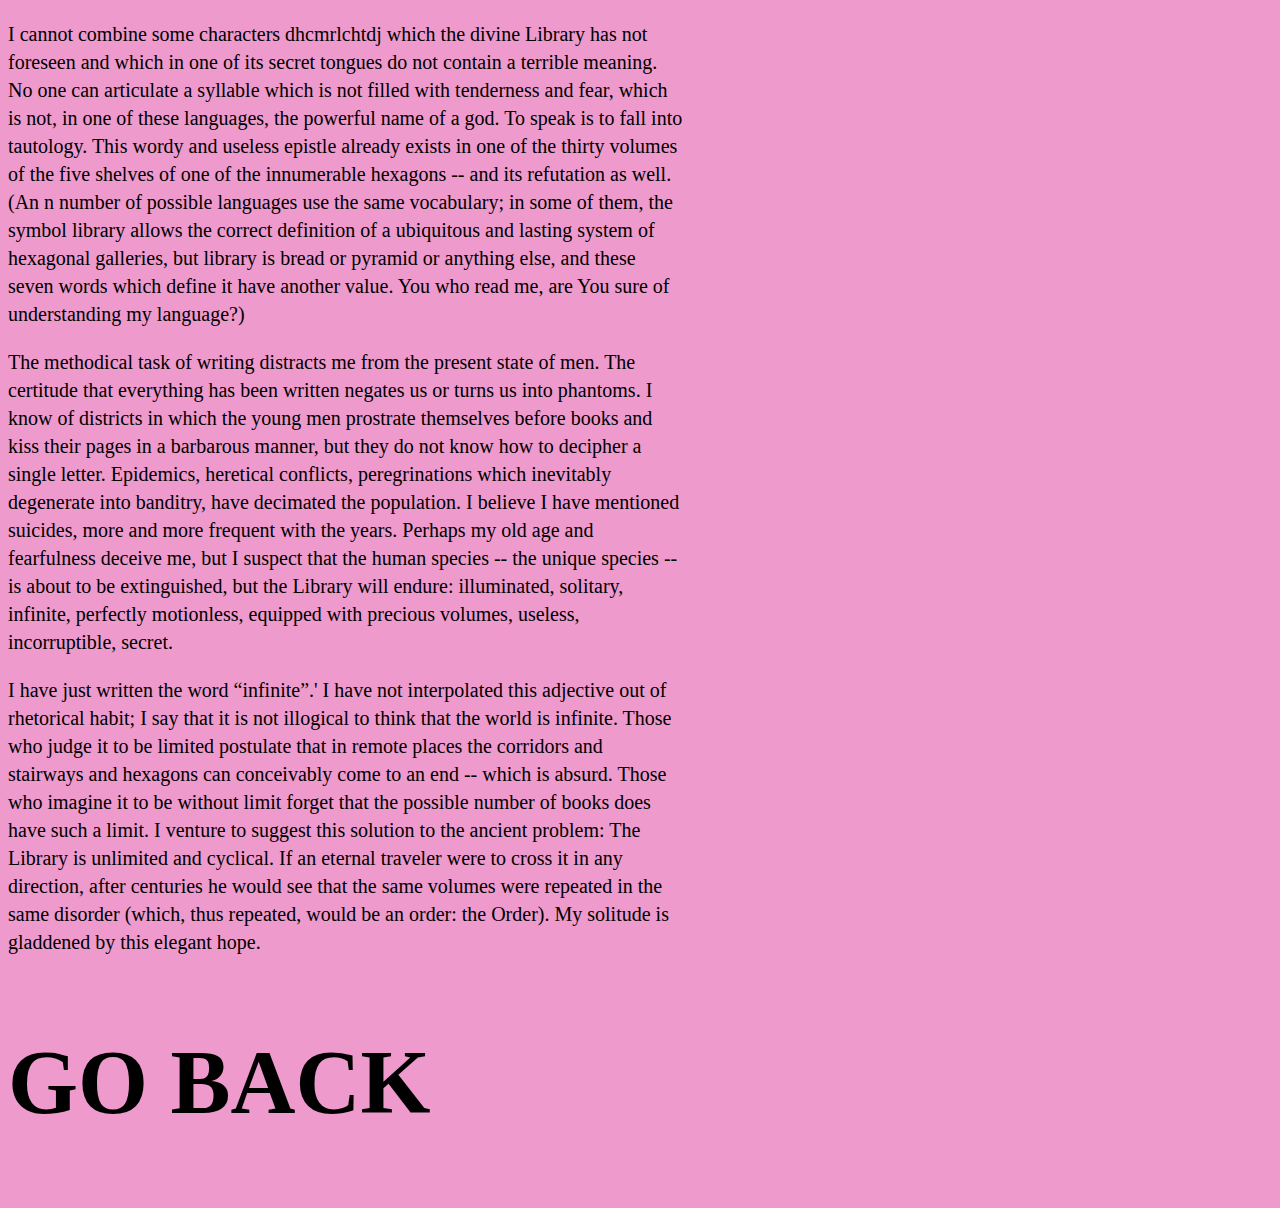
==== five.html @ 200a3e0f "one" ====
<!DOCTYPE html>
<html lang="eng">
<head>
	<meta charset="UTF-8">
	<meta name="viewport" content="width=device-width, initial-scale=1.0">
	<link rel="stylesheet" href="style.css">
	<title>Library of Babel</title>
</head>
<body class="five">
	<p>I cannot combine some characters dhcmrlchtdj which the divine Library has not foreseen and which in one of its secret tongues do not contain a terrible meaning. No one can articulate a syllable which is not filled with tenderness and fear, which is not, in one of these languages, the powerful name of a god. To speak is to fall into tautology. This wordy and useless epistle already exists in one of the thirty volumes of the five shelves of one of the innumerable hexagons -- and its refutation as well. (An n number of possible languages use the same vocabulary; in some of them, the symbol library allows the correct definition of a ubiquitous and lasting system of hexagonal galleries, but library is bread or pyramid or anything else, and these seven words which define it have another value. You who read me, are You sure of understanding my language?)</p>
	<p>The methodical task of writing distracts me from the present state of men. The certitude that everything has been written negates us or turns us into phantoms. I know of districts in which the young men prostrate themselves before books and kiss their pages in a barbarous manner, but they do not know how to decipher a single letter. Epidemics, heretical conflicts, peregrinations which inevitably degenerate into banditry, have decimated the population. I believe I have mentioned suicides, more and more frequent with the years. Perhaps my old age and fearfulness deceive me, but I suspect that the human species -- the unique species -- is about to be extinguished, but the Library will endure: illuminated, solitary, infinite, perfectly motionless, equipped with precious volumes, useless, incorruptible, secret.</p>
	<p>I have just written the word “infinite”.' I have not interpolated this adjective out of rhetorical habit; I say that it is not illogical to think that the world is infinite. Those who judge it to be limited postulate that in remote places the corridors and stairways and hexagons can conceivably come to an end -- which is absurd. Those who imagine it to be without limit forget that the possible number of books does have such a limit. I venture to suggest this solution to the ancient problem: The Library is unlimited and cyclical. If an eternal traveler were to cross it in any direction, after centuries he would see that the same volumes were repeated in the same disorder (which, thus repeated, would be an order: the Order). My solitude is gladdened by this elegant hope.</p>
	<h2> GO BACK </h2>
</body>
</html>
---- style.css ----
@font-face{
	font-family: 'telegraf';
	src: url('telegraf-regular-webfont.woff') format('woff'),
		url('telegraf-regular-webfont.woff2') format('woff2');
	font-weight: normal;
	font-style: normal;
}
@font-face{
	font-family: 'formula';
	src: url('formulacondensed-bold-webfont.woff') format('woff'),
		url('formulacondensed-bold-webfont.woff2') format('woff2');
	font-weight: normal;
	font-style: normal;
}
h1{
	font-family: 'formula';
	font-size: 90px;
	max-width: 900px;
}
h2{
	font-family: 'formula';
	font-size: 90px;
}
p{
	font-family: 'telegraf';
	font-size: 20px;
	line-height: 140%;
	max-width: 675px;
}
.one{
	background-color: #FF0000;
}
.two{
	background-color: #ADD8E6;
}
.three{
	background-color: #FFA800;
}
.four{
	background-color: #F3E2E2;
}
.five{
	background-color: #EE9ACC;
}
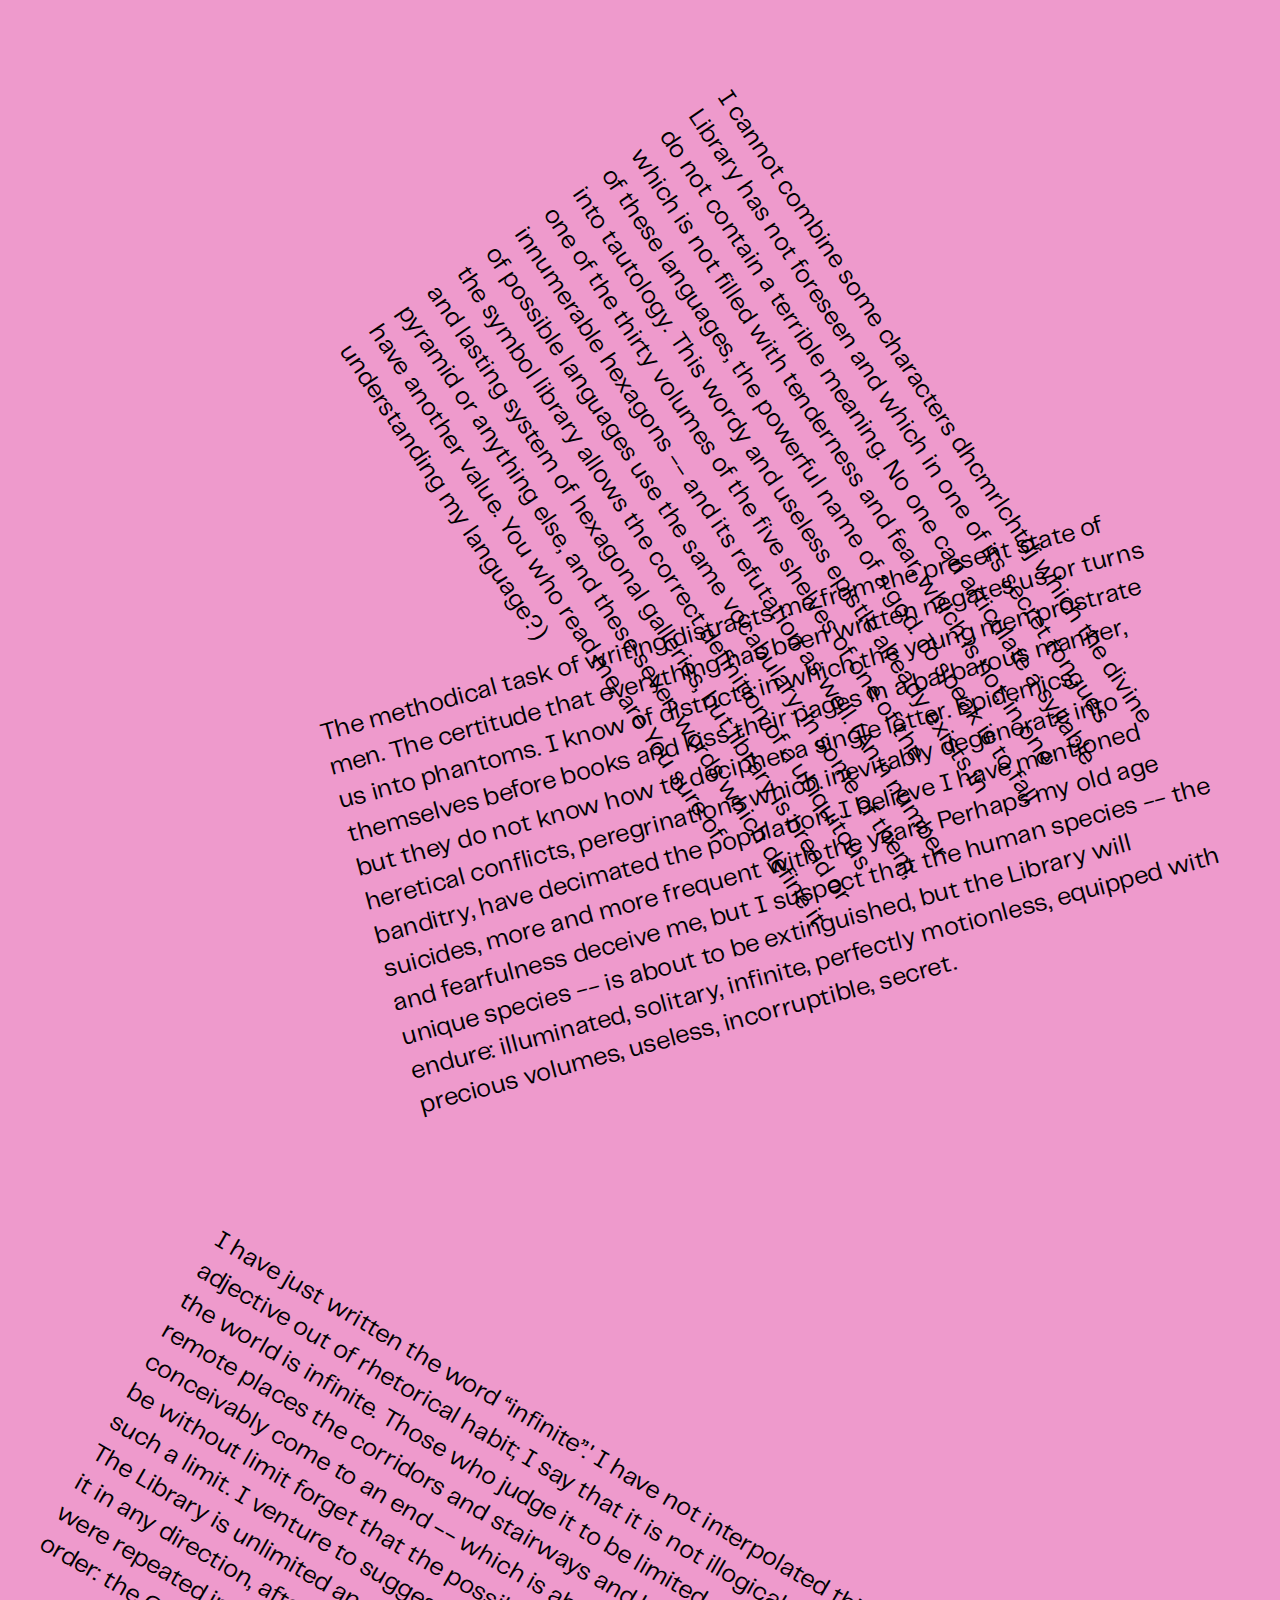
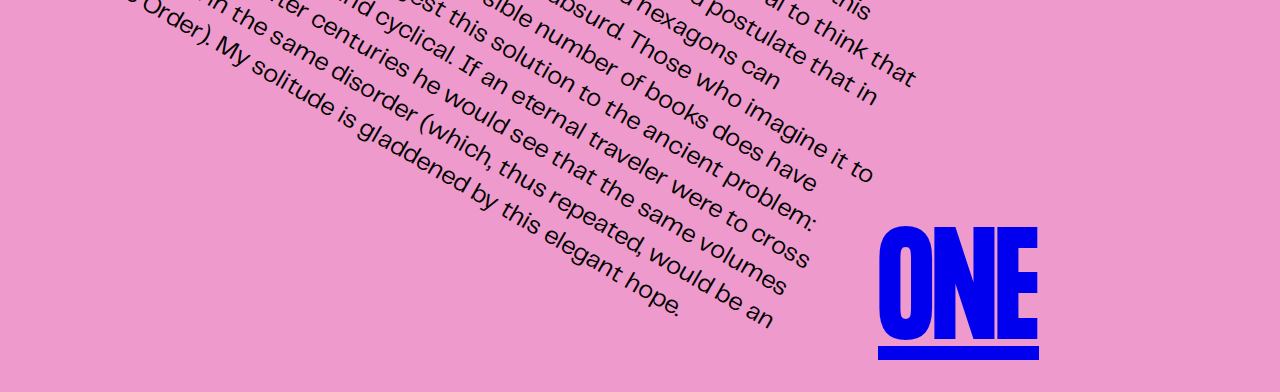
==== commit d2a2948f: "update" ====
--- a/five.html
+++ b/five.html
@@ -7,9 +7,9 @@
 	<title>Library of Babel</title>
 </head>
 <body class="five">
-	<p>I cannot combine some characters dhcmrlchtdj which the divine Library has not foreseen and which in one of its secret tongues do not contain a terrible meaning. No one can articulate a syllable which is not filled with tenderness and fear, which is not, in one of these languages, the powerful name of a god. To speak is to fall into tautology. This wordy and useless epistle already exists in one of the thirty volumes of the five shelves of one of the innumerable hexagons -- and its refutation as well. (An n number of possible languages use the same vocabulary; in some of them, the symbol library allows the correct definition of a ubiquitous and lasting system of hexagonal galleries, but library is bread or pyramid or anything else, and these seven words which define it have another value. You who read me, are You sure of understanding my language?)</p>
-	<p>The methodical task of writing distracts me from the present state of men. The certitude that everything has been written negates us or turns us into phantoms. I know of districts in which the young men prostrate themselves before books and kiss their pages in a barbarous manner, but they do not know how to decipher a single letter. Epidemics, heretical conflicts, peregrinations which inevitably degenerate into banditry, have decimated the population. I believe I have mentioned suicides, more and more frequent with the years. Perhaps my old age and fearfulness deceive me, but I suspect that the human species -- the unique species -- is about to be extinguished, but the Library will endure: illuminated, solitary, infinite, perfectly motionless, equipped with precious volumes, useless, incorruptible, secret.</p>
-	<p>I have just written the word “infinite”.' I have not interpolated this adjective out of rhetorical habit; I say that it is not illogical to think that the world is infinite. Those who judge it to be limited postulate that in remote places the corridors and stairways and hexagons can conceivably come to an end -- which is absurd. Those who imagine it to be without limit forget that the possible number of books does have such a limit. I venture to suggest this solution to the ancient problem: The Library is unlimited and cyclical. If an eternal traveler were to cross it in any direction, after centuries he would see that the same volumes were repeated in the same disorder (which, thus repeated, would be an order: the Order). My solitude is gladdened by this elegant hope.</p>
-	<h2> GO BACK </h2>
+	<p id="combine">I cannot combine some characters dhcmrlchtdj which the divine Library has not foreseen and which in one of its secret tongues do not contain a terrible meaning. No one can articulate a syllable which is not filled with tenderness and fear, which is not, in one of these languages, the powerful name of a god. To speak is to fall into tautology. This wordy and useless epistle already exists in one of the thirty volumes of the five shelves of one of the innumerable hexagons -- and its refutation as well. (An n number of possible languages use the same vocabulary; in some of them, the symbol library allows the correct definition of a ubiquitous and lasting system of hexagonal galleries, but library is bread or pyramid or anything else, and these seven words which define it have another value. You who read me, are You sure of understanding my language?)</p>
+	<p id="task">The methodical task of writing distracts me from the present state of men. The certitude that everything has been written negates us or turns us into phantoms. I know of districts in which the young men prostrate themselves before books and kiss their pages in a barbarous manner, but they do not know how to decipher a single letter. Epidemics, heretical conflicts, peregrinations which inevitably degenerate into banditry, have decimated the population. I believe I have mentioned suicides, more and more frequent with the years. Perhaps my old age and fearfulness deceive me, but I suspect that the human species -- the unique species -- is about to be extinguished, but the Library will endure: illuminated, solitary, infinite, perfectly motionless, equipped with precious volumes, useless, incorruptible, secret.</p>
+	<p id="written">I have just written the word “infinite”.' I have not interpolated this adjective out of rhetorical habit; I say that it is not illogical to think that the world is infinite. Those who judge it to be limited postulate that in remote places the corridors and stairways and hexagons can conceivably come to an end -- which is absurd. Those who imagine it to be without limit forget that the possible number of books does have such a limit. I venture to suggest this solution to the ancient problem: The Library is unlimited and cyclical. If an eternal traveler were to cross it in any direction, after centuries he would see that the same volumes were repeated in the same disorder (which, thus repeated, would be an order: the Order). My solitude is gladdened by this elegant hope.</p>
+	<a href="one.html" id="quatre">ONE</a>
 </body>
 </html>
--- a/style.css
+++ b/style.css
@@ -1,31 +1,131 @@
 @font-face{
-	font-family: 'telegraf';
-	src: url('telegraf-regular-webfont.woff') format('woff'),
-		url('telegraf-regular-webfont.woff2') format('woff2');
+	font-family: 'formula';
+	src: url('formula/formulacondensed-bold-webfont.woff') format('woff'),
+		url('formulacondensed-bold-webfont.woff2') format('woff2');
 	font-weight: normal;
 	font-style: normal;
-}
-@font-face{
-	font-family: 'formula';
-	src: url('formulacondensed-bold-webfont.woff') format('woff'),
-		url('formulacondensed-bold-webfont.woff2') format('woff2');
+}@font-face{
+	font-family: 'telegraf';
+	src: url('telegraf/telegraf-regular-webfont.woff') format('woff'),
+		url('telegraf-regular-webfont.woff2') format('woff2');
 	font-weight: normal;
 	font-style: normal;
 }
 h1{
 	font-family: 'formula';
-	font-size: 90px;
-	max-width: 900px;
+	font-size: 140px;
+	max-width: 1000px;
+	line-height: 105%;
 }
-h2{
+a{
 	font-family: 'formula';
-	font-size: 90px;
+	font-size: 140px;
 }
 p{
 	font-family: 'telegraf';
-	font-size: 20px;
+	font-size: 25px;
 	line-height: 140%;
-	max-width: 675px;
+	max-width: 845px;
+}
+#By{
+	padding-top: 50px;
+	padding-left: 100px;
+ 	transform: rotate(15deg);
+}
+#title{
+	padding-top: 200px;
+	padding-left: 380px;
+ 	transform: rotate(-23deg);
+}
+#The{
+	padding-left: 380px;
+ 	transform: rotate(-23deg);
+}
+#Like{
+	padding-top: 400px;
+	padding-left: 180px;
+ 	transform: rotate(10deg);
+}
+#ONE{
+	padding-top: 100px;
+	padding-left: 900px;
+	transform: rotate(-30deg);
+}
+#lib{
+	padding-left: 700px;
+	padding-top: 450px;
+	transform: rotate(23deg);
+}
+#ortho{
+	padding-left: 200px;
+	padding-top: -10px;
+	transform: rotate(-23deg);
+}
+#long{
+	padding-left: 700px;
+	padding-top: 500px;
+	transform: rotate(15deg);
+}
+#deux{
+	padding-left: 100px;
+	transform: rotate(-17deg)
+}
+#year{
+	padding-left: 100px;
+	padding-top: 100px;
+	transform: rotate(-6deg);
+}
+#proclaim{
+	padding-left: 450px;
+	padding-top: 500px;
+	transform: rotate(30deg);
+}
+#hope{
+	padding-left: 550px;
+	transform: rotate(-12deg)
+}
+#un{
+	padding-left: 150px;
+	transform: rotate(6deg);
+}
+#natural{
+	padding-top: 500px;
+	padding-left: 200px;
+	transform: rotate(-13deg);
+}
+#inverse{
+	padding-left: 250px;
+	margin-top: -60px;
+	transform: rotate(6deg);
+}
+#superstition{
+	padding-left: 160px;
+	margin-top: -170px;
+	transform: rotate(-13deg);
+}
+#trois{
+	padding-left: 700px;
+	transform: rotate(20deg);
+}
+#combine{
+	padding-left: 500px;
+	padding-top: 75px;
+	transform: rotate(56deg);
+}
+#task{
+	padding-left: 350px;
+	padding-top: 30px;
+	transform: rotate(-15deg);
+}
+#written{
+	padding-left: 150px;
+	padding-top: 300px;
+	transform: rotate(30deg);
+}
+#quatre{
+	padding-left: 870px;
+	padding-top: 200px;
+	transform: rotate(-12deg);
 }
 .one{
 	background-color: #FF0000;
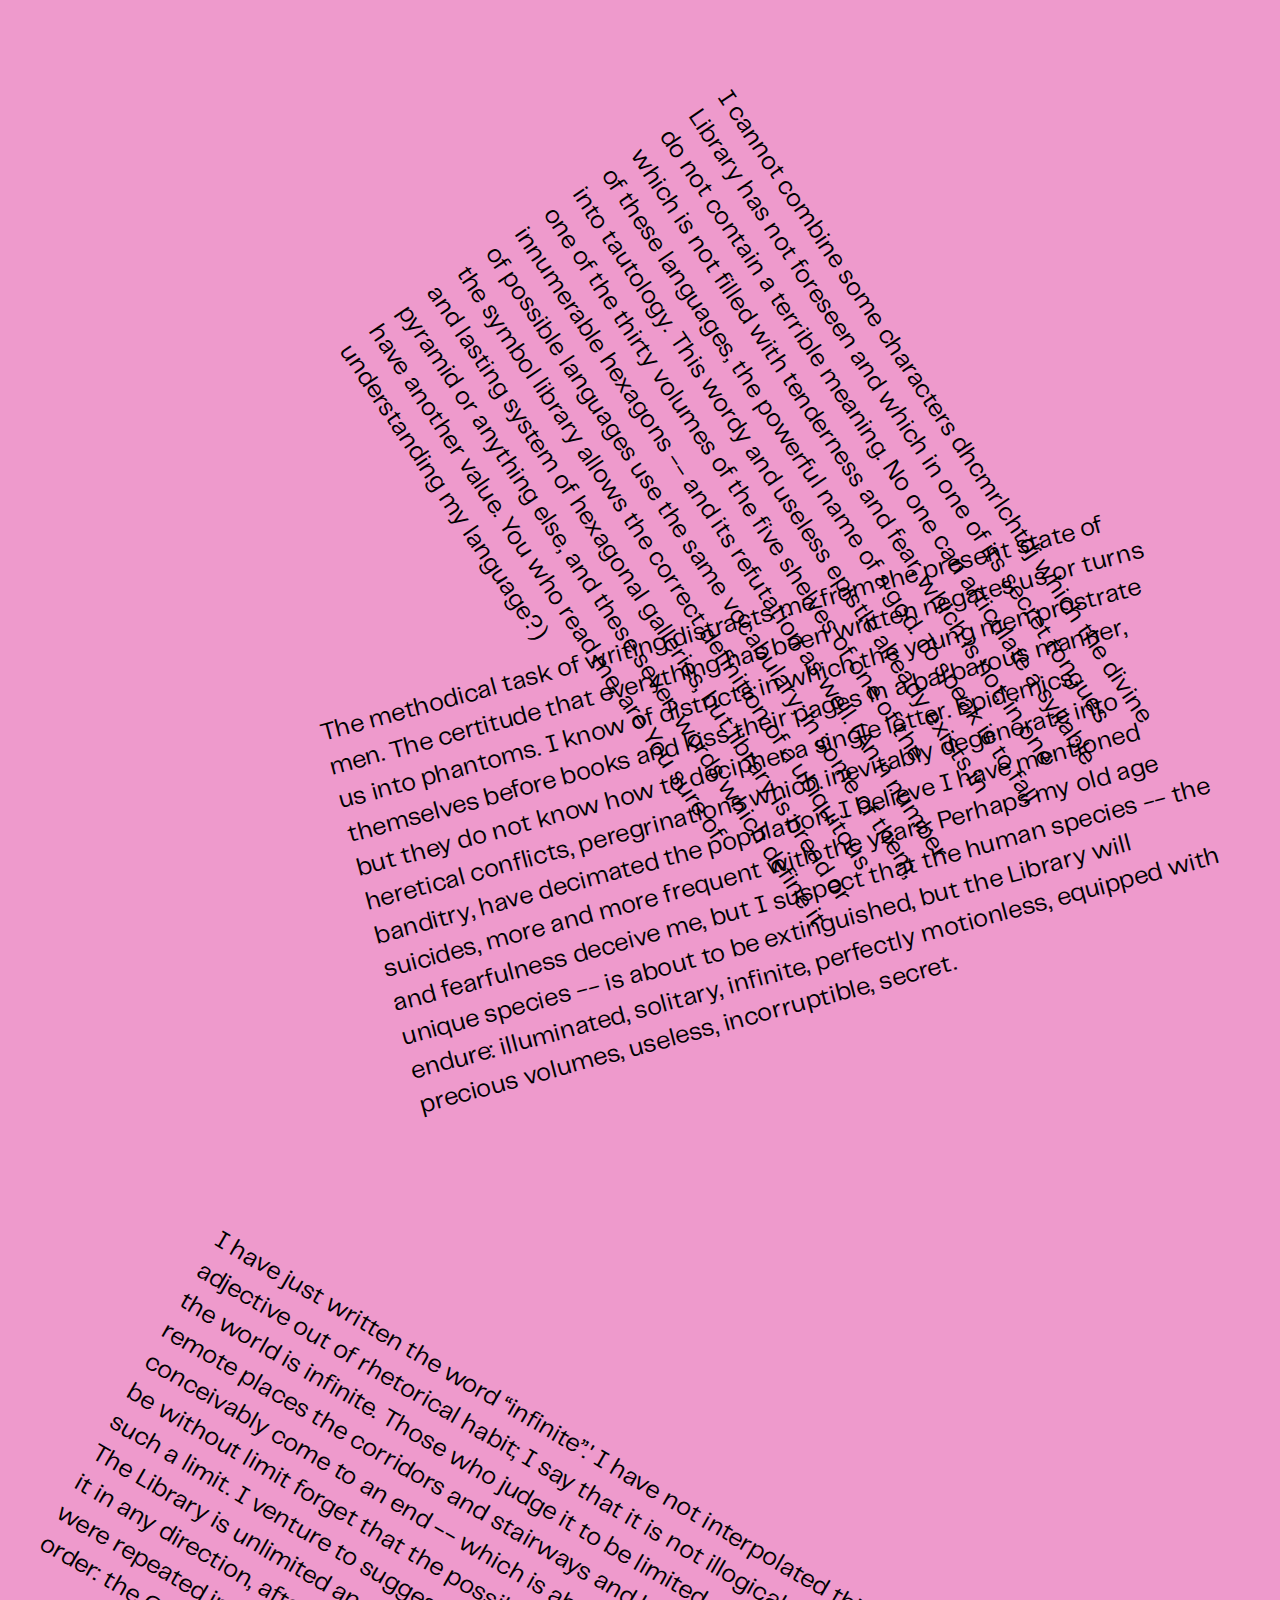
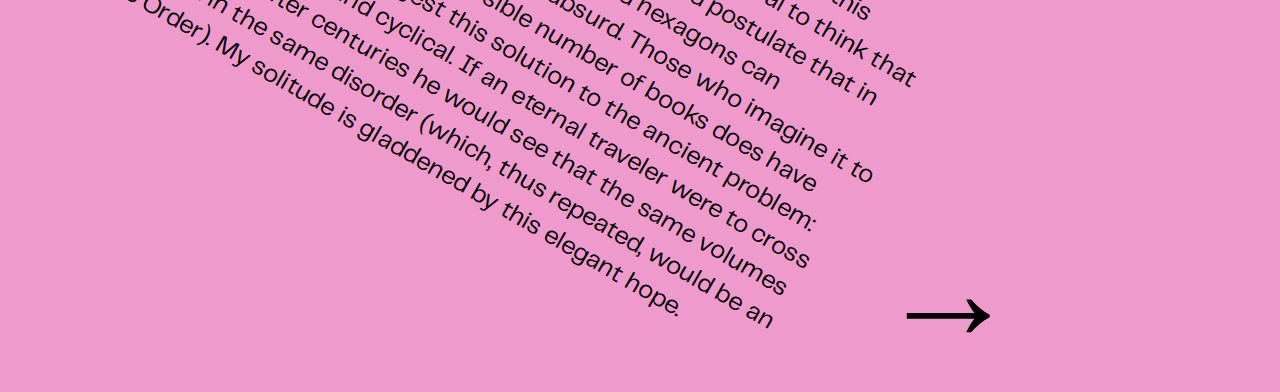
==== commit cd55455d: "update" ====
--- a/five.html
+++ b/five.html
@@ -10,6 +10,6 @@
 	<p id="combine">I cannot combine some characters dhcmrlchtdj which the divine Library has not foreseen and which in one of its secret tongues do not contain a terrible meaning. No one can articulate a syllable which is not filled with tenderness and fear, which is not, in one of these languages, the powerful name of a god. To speak is to fall into tautology. This wordy and useless epistle already exists in one of the thirty volumes of the five shelves of one of the innumerable hexagons -- and its refutation as well. (An n number of possible languages use the same vocabulary; in some of them, the symbol library allows the correct definition of a ubiquitous and lasting system of hexagonal galleries, but library is bread or pyramid or anything else, and these seven words which define it have another value. You who read me, are You sure of understanding my language?)</p>
 	<p id="task">The methodical task of writing distracts me from the present state of men. The certitude that everything has been written negates us or turns us into phantoms. I know of districts in which the young men prostrate themselves before books and kiss their pages in a barbarous manner, but they do not know how to decipher a single letter. Epidemics, heretical conflicts, peregrinations which inevitably degenerate into banditry, have decimated the population. I believe I have mentioned suicides, more and more frequent with the years. Perhaps my old age and fearfulness deceive me, but I suspect that the human species -- the unique species -- is about to be extinguished, but the Library will endure: illuminated, solitary, infinite, perfectly motionless, equipped with precious volumes, useless, incorruptible, secret.</p>
 	<p id="written">I have just written the word “infinite”.' I have not interpolated this adjective out of rhetorical habit; I say that it is not illogical to think that the world is infinite. Those who judge it to be limited postulate that in remote places the corridors and stairways and hexagons can conceivably come to an end -- which is absurd. Those who imagine it to be without limit forget that the possible number of books does have such a limit. I venture to suggest this solution to the ancient problem: The Library is unlimited and cyclical. If an eternal traveler were to cross it in any direction, after centuries he would see that the same volumes were repeated in the same disorder (which, thus repeated, would be an order: the Order). My solitude is gladdened by this elegant hope.</p>
-	<a href="one.html" id="quatre">ONE</a>
+	<a href="one.html" id="quatre">&#8594;</a>
 </body>
 </html>
--- a/style.css
+++ b/style.css
@@ -18,6 +18,8 @@
 	line-height: 105%;
 }
 a{
+	color: black;
+	text-decoration: none;
 	font-family: 'formula';
 	font-size: 140px;
 }
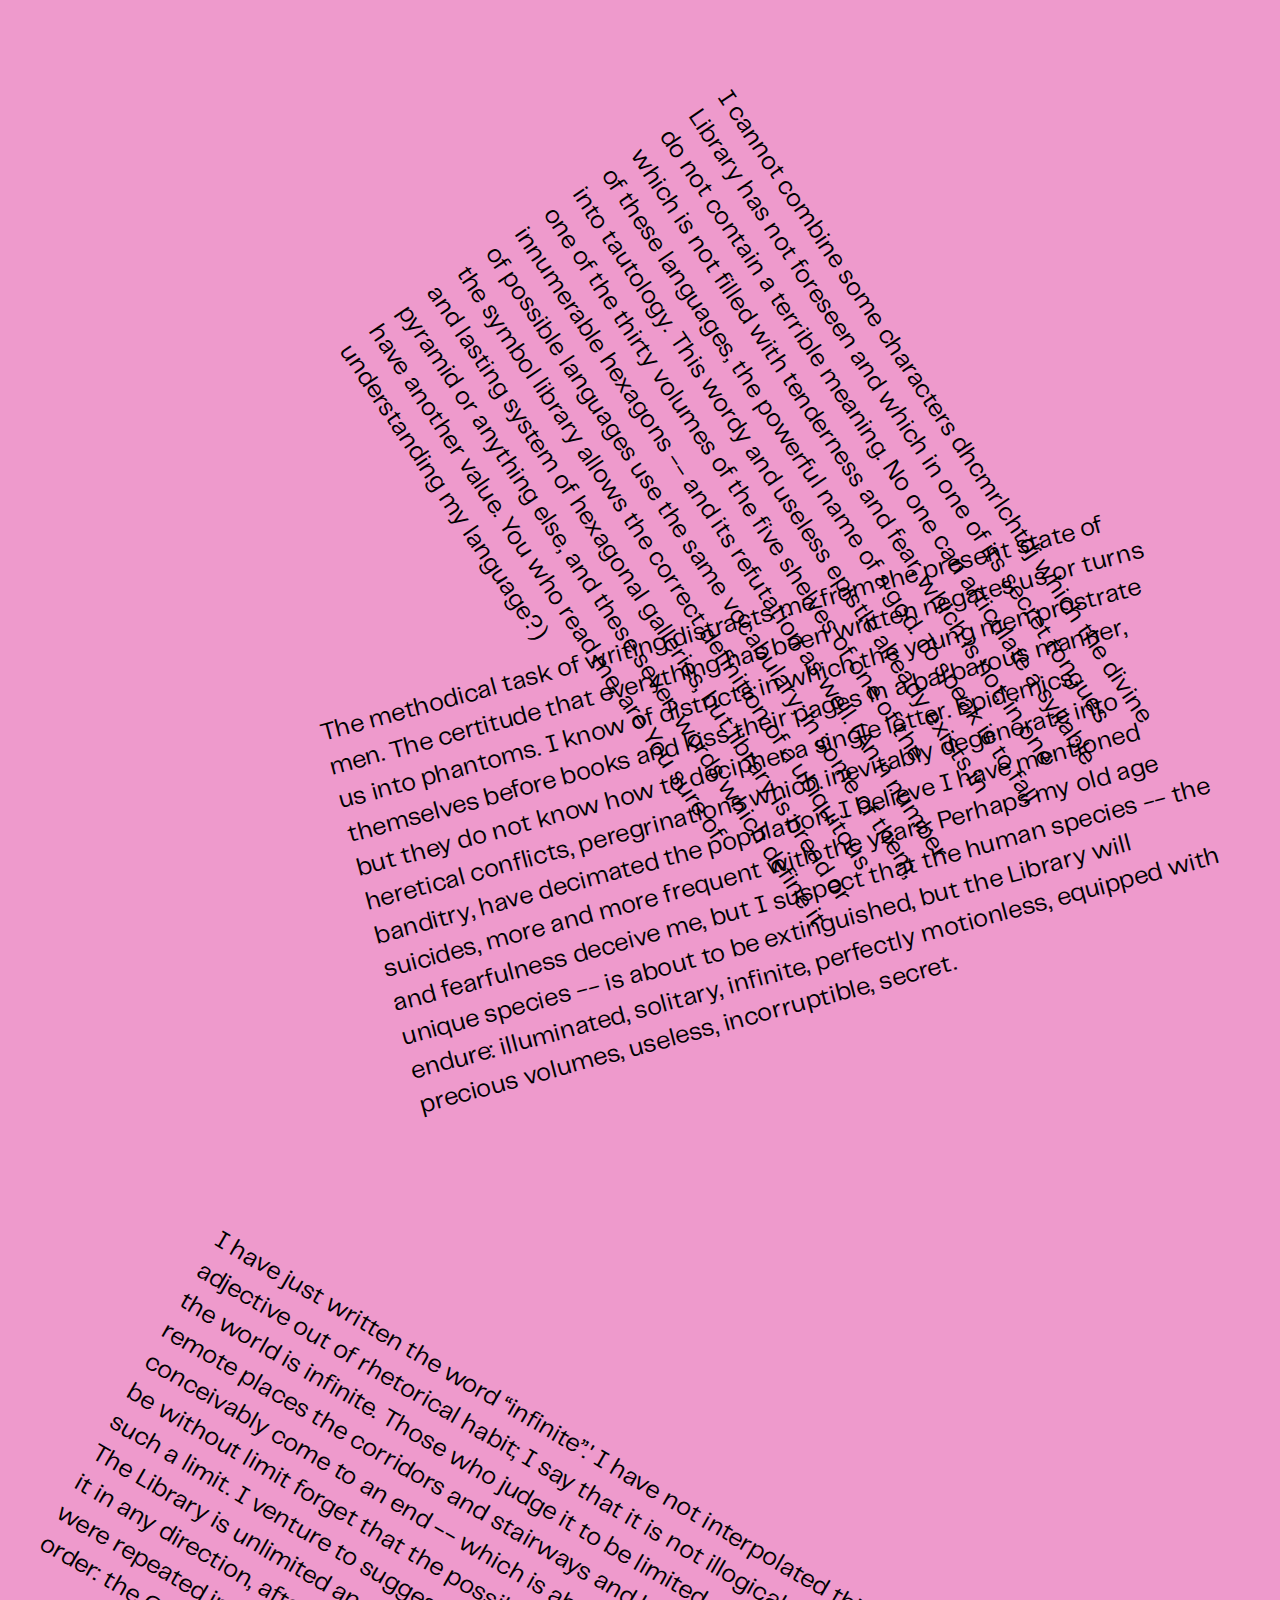
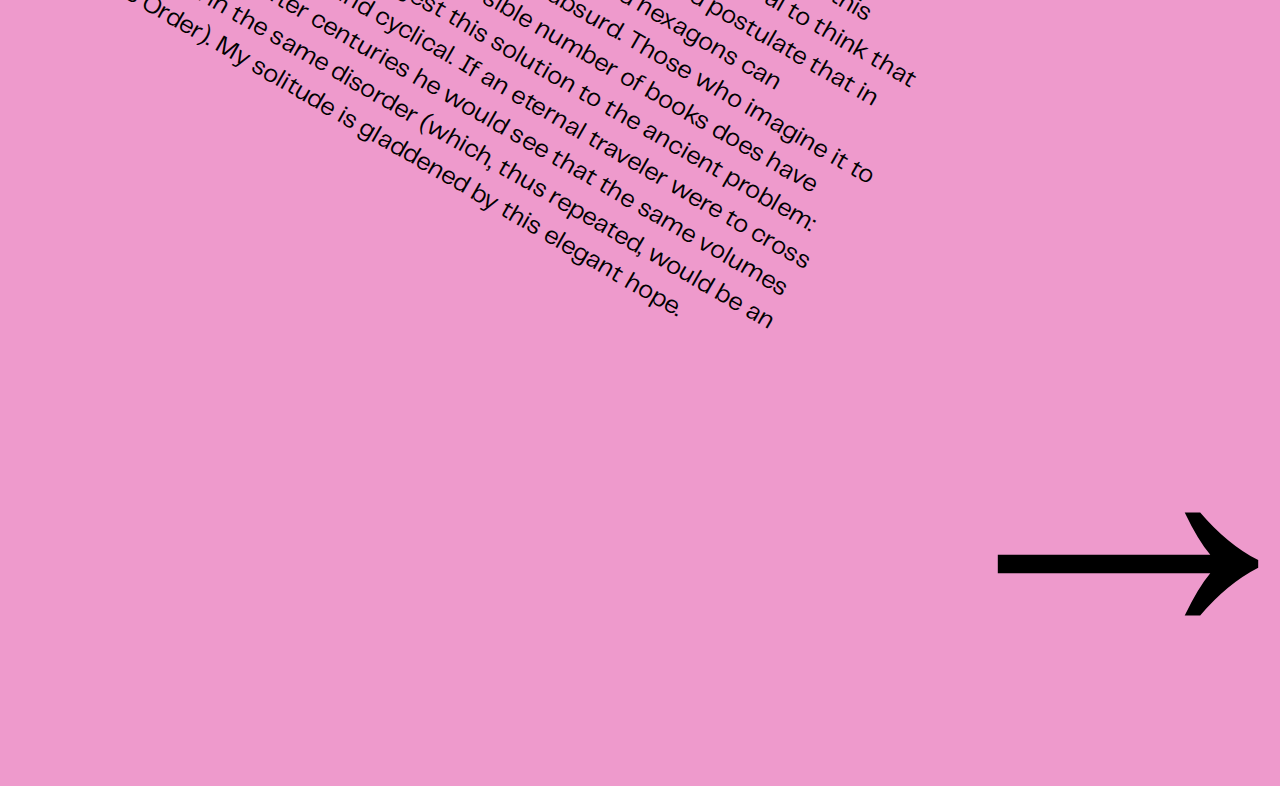
==== commit f692da91: "update" ====
--- a/five.html
+++ b/five.html
@@ -10,6 +10,6 @@
 	<p id="combine">I cannot combine some characters dhcmrlchtdj which the divine Library has not foreseen and which in one of its secret tongues do not contain a terrible meaning. No one can articulate a syllable which is not filled with tenderness and fear, which is not, in one of these languages, the powerful name of a god. To speak is to fall into tautology. This wordy and useless epistle already exists in one of the thirty volumes of the five shelves of one of the innumerable hexagons -- and its refutation as well. (An n number of possible languages use the same vocabulary; in some of them, the symbol library allows the correct definition of a ubiquitous and lasting system of hexagonal galleries, but library is bread or pyramid or anything else, and these seven words which define it have another value. You who read me, are You sure of understanding my language?)</p>
 	<p id="task">The methodical task of writing distracts me from the present state of men. The certitude that everything has been written negates us or turns us into phantoms. I know of districts in which the young men prostrate themselves before books and kiss their pages in a barbarous manner, but they do not know how to decipher a single letter. Epidemics, heretical conflicts, peregrinations which inevitably degenerate into banditry, have decimated the population. I believe I have mentioned suicides, more and more frequent with the years. Perhaps my old age and fearfulness deceive me, but I suspect that the human species -- the unique species -- is about to be extinguished, but the Library will endure: illuminated, solitary, infinite, perfectly motionless, equipped with precious volumes, useless, incorruptible, secret.</p>
 	<p id="written">I have just written the word “infinite”.' I have not interpolated this adjective out of rhetorical habit; I say that it is not illogical to think that the world is infinite. Those who judge it to be limited postulate that in remote places the corridors and stairways and hexagons can conceivably come to an end -- which is absurd. Those who imagine it to be without limit forget that the possible number of books does have such a limit. I venture to suggest this solution to the ancient problem: The Library is unlimited and cyclical. If an eternal traveler were to cross it in any direction, after centuries he would see that the same volumes were repeated in the same disorder (which, thus repeated, would be an order: the Order). My solitude is gladdened by this elegant hope.</p>
-	<a href="one.html" id="quatre">&#8594;</a>
+	<a href="index.html" id="quatre">&#8594;</a>
 </body>
 </html>
--- a/style.css
+++ b/style.css
@@ -19,9 +19,11 @@
 }
 a{
 	color: black;
+	padding-left: 900px;
+	padding-top: 100px;
 	text-decoration: none;
 	font-family: 'formula';
-	font-size: 140px;
+	font-size: 440px;
 }
 p{
 	font-family: 'telegraf';
@@ -48,11 +50,11 @@
 	padding-left: 180px;
  	transform: rotate(10deg);
 }
-#ONE{
+/*#ONE{
 	padding-top: 100px;
 	padding-left: 900px;
 	transform: rotate(-30deg);
-}
+}*/
 #lib{
 	padding-left: 700px;
 	padding-top: 450px;
@@ -64,14 +66,14 @@
 	transform: rotate(-23deg);
 }
 #long{
-	padding-left: 700px;
+	padding-left: 400px;
 	padding-top: 500px;
 	transform: rotate(15deg);
 }
-#deux{
+/*#deux{
 	padding-left: 100px;
 	transform: rotate(-17deg)
-}
+}*/
 #year{
 	padding-left: 100px;
 	padding-top: 100px;
@@ -86,10 +88,10 @@
 	padding-left: 550px;
 	transform: rotate(-12deg)
 }
-#un{
+/*#un{
 	padding-left: 150px;
 	transform: rotate(6deg);
-}
+}*/
 #natural{
 	padding-top: 500px;
 	padding-left: 200px;
@@ -105,10 +107,10 @@
 	margin-top: -170px;
 	transform: rotate(-13deg);
 }
-#trois{
+/*#trois{
 	padding-left: 700px;
 	transform: rotate(20deg);
-}
+}*/
 #combine{
 	padding-left: 500px;
 	padding-top: 75px;
@@ -124,10 +126,14 @@
 	padding-top: 300px;
 	transform: rotate(30deg);
 }
-#quatre{
+/*#quatre{
 	padding-left: 870px;
 	padding-top: 200px;
 	transform: rotate(-12deg);
+}*/
+#cinq{
+	padding-left: 500px;
+	font-size: 450px;
 }
 .one{
 	background-color: #FF0000;
